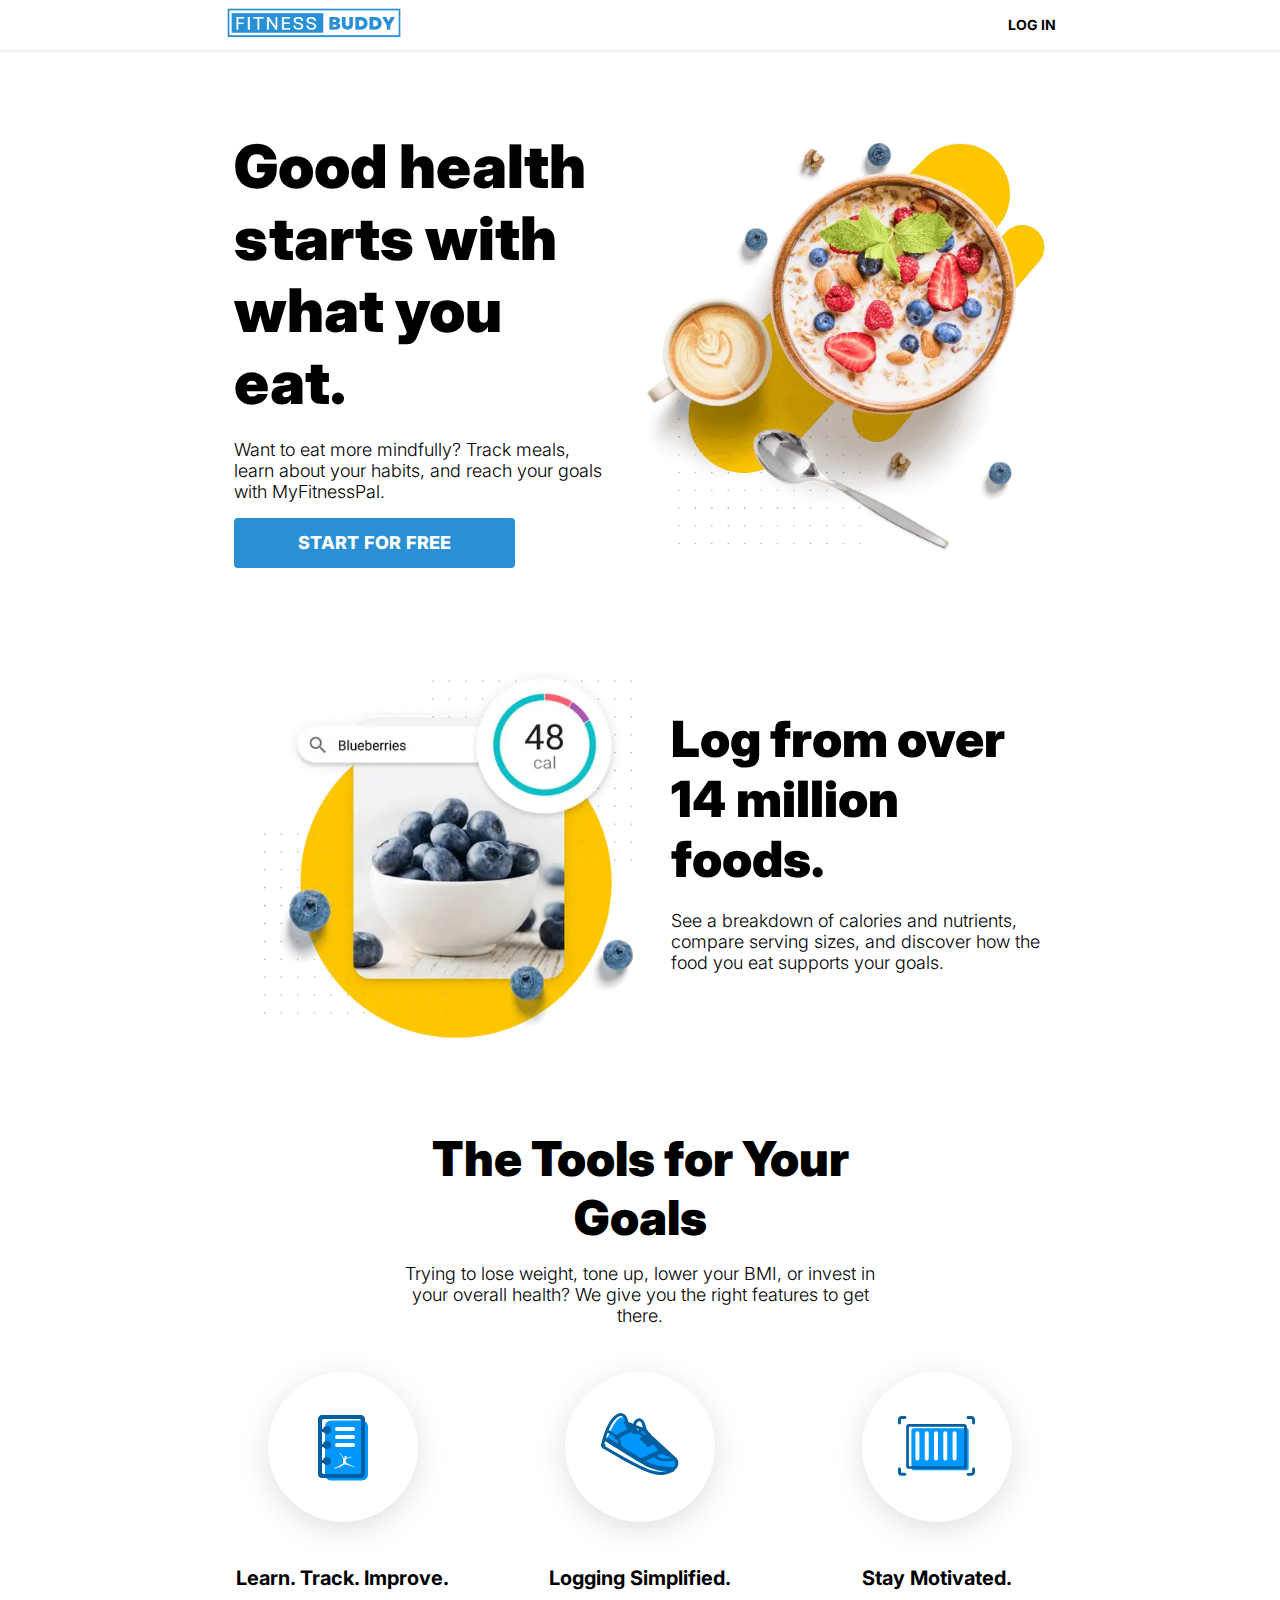
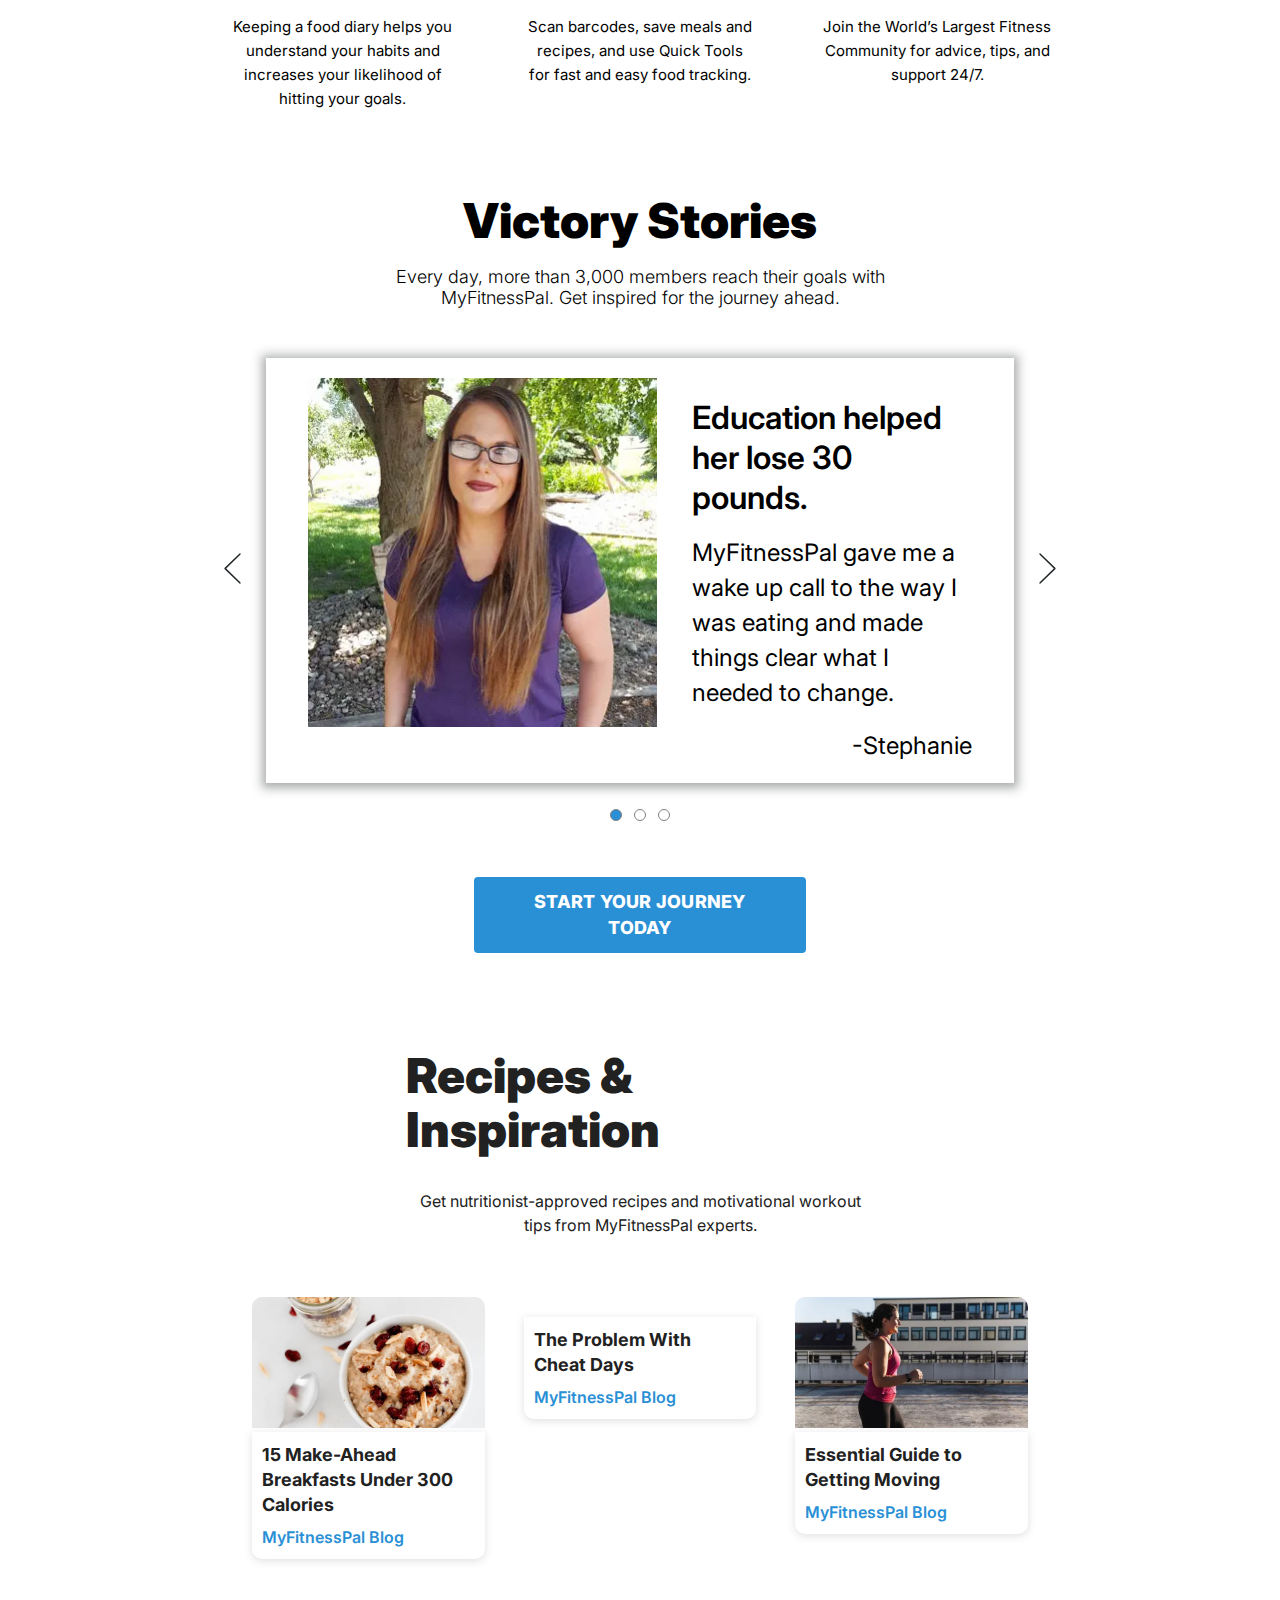
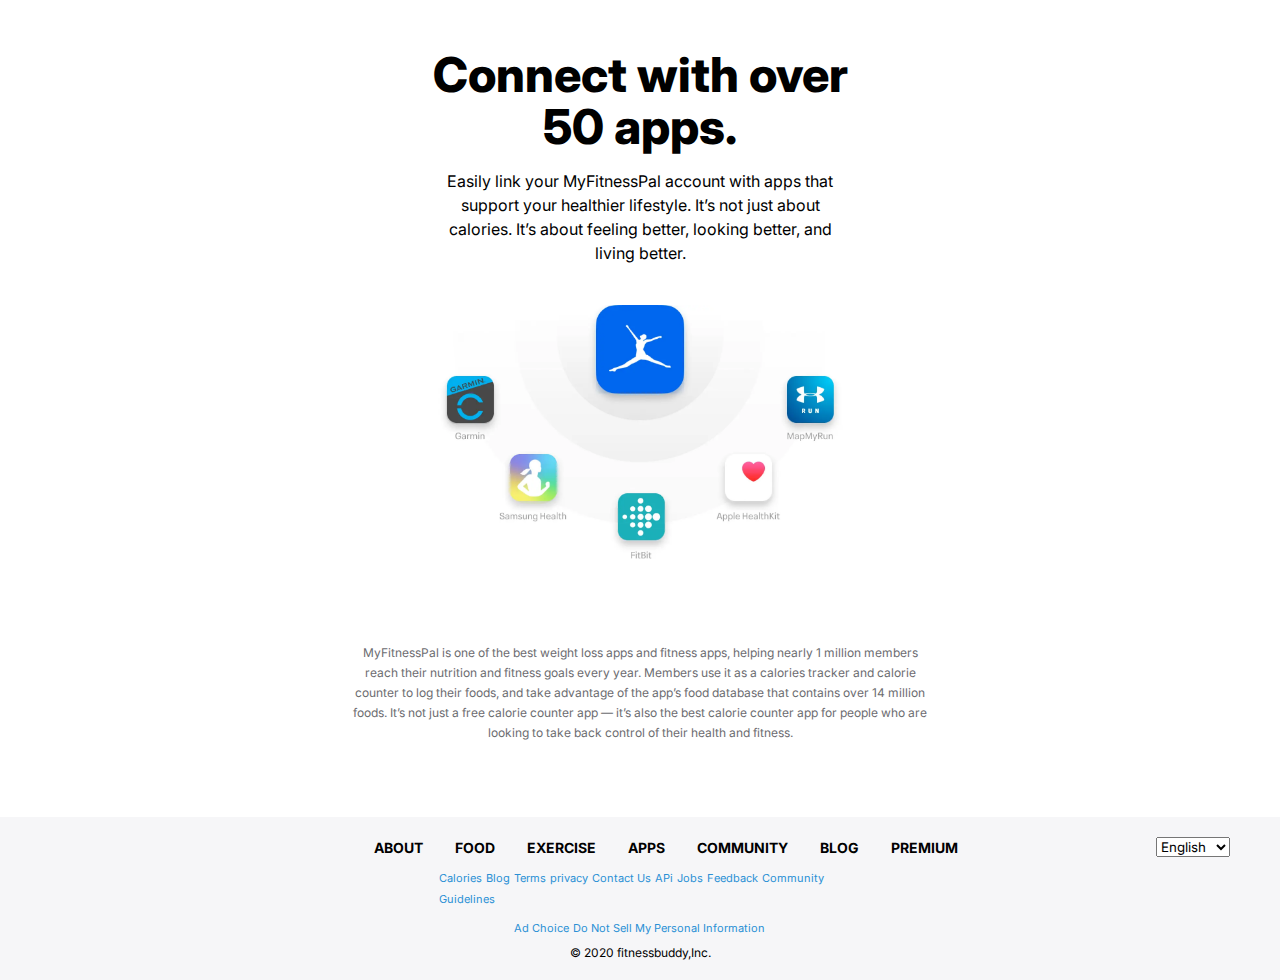
==== index.html @ 10e7155b "completed carousel" ====
<!DOCTYPE html>
<html lang="en">

<head>
	<meta charset="UTF-8">
	<meta http-equiv="X-UA-Compatible" content="IE=edge">
	<meta name="viewport" content="width=device-width, initial-scale=1.0">
	<link rel="stylesheet" href="style/index.css">
	<link rel="stylesheet" href="style/nav.css">
	<link rel="stylesheet" href="script/index.js">
	<script src="script/index.js" defer></script>
	<title>Document</title>
</head>

<body>
	<section id="top">
		<!-- --------Navbar------ -->
		<div class="container">
			<div class="nav">
				<div class="logo">
					<img src="Resource/Fitness_logo.png" alt="">
				</div>
				<div class="login">
					LOG IN
				</div>
			</div>
		</div>
	</section>
	<section id="middle">
		<div class="container">
			<div class="middle-1">
				<div>
					<h1>Good health starts with what you eat.</h1>
					<p>Want to eat more mindfully? Track meals, learn about your habits, and reach your goals with
						MyFitnessPal.</p>
					<button>START FOR FREE</button>
				</div>
				<div>
					<img src="Resource/index/1.webp" alt="">
				</div>
			</div>
			<div class="middle-2">
				<div><img src="Resource/index/2.webp" alt=""></div>
				<div>
					<h1>Log from over 14 million foods.</h1>
					<p>See a breakdown of calories and nutrients, compare serving sizes, and discover how the food you
						eat supports your goals.</p>
				</div>
			</div>
			<div class="middle-3">
				<div>
					<h1>The Tools for Your Goals</h1>
					<p>Trying to lose weight, tone up, lower your BMI, or invest in your overall health? We give you the
						right features to get there.</p>
				</div>
				<div>
					<div>
						<div>
							<img src="Resource/index/tool-1.svg" alt="">
						</div>
						<h1>Learn. Track. Improve.</h1>
						<p>Keeping a food diary helps you understand your habits and increases your likelihood of
							hitting your goals.</p>
					</div>
					<div>
						<div>
							<img src="Resource/index/tool-3.svg" alt="">
						</div>
						<h1>Logging Simplified.</h1>
						<p>Scan barcodes, save meals and recipes, and use Quick Tools for fast and easy food tracking.
						</p>
					</div>
					<div>
						<div>
							<img src="Resource/index/tool-2.svg" alt="">
						</div>
						<h1>Stay Motivated.</h1>
						<p>Join the World’s Largest Fitness Community for advice, tips, and support 24/7.</p>
					</div>
				</div>
			</div>
			<div class="middle-4">
				<div>
					<h1>Victory Stories</h1>
					<p>Every day, more than 3,000 members reach their goals with MyFitnessPal. Get inspired for the
						journey ahead.</p>
				</div>
				<div>
					<div>

					</div>
				</div>
				<div class="victory_stroies">
					<span id="leftArrow">
						<img src="Resource/index/arrow-left.svg" alt="">
					</span>
					<div class="vs_container">
						<div class="vs_track">
							<div class="vs_card">
								<div class="story-img">
									<img src="Resource/index/victory-story-1.webp" alt="">
								</div>
								<div class="story-content">
									<h1>Education helped her lose 30 pounds.</h1>
									<p>MyFitnessPal gave me a wake up call to the way I was eating and made things clear
										what I needed to change.</p>
									<p>-Stephanie</p>
								</div>
							</div>
							<div class="vs_card">
								<div class="story-img">
									<img src="Resource/index/victory-story-2.webp" alt="">
								</div>
								<div class="story-content">
									<h1>From fast-food addict to mindful eater.</h1>
									<p>I naturally fell into the concept of mindful eating… it takes 15-20 minutes for
										the food to hit your stomach, so I started eating slower.</p>
									<p>-Eric</p>
								</div>
							</div>
							<div class="vs_card">
								<div class="story-img">
									<img src="Resource/index/victory-story-3.webp" alt="">
								</div>
								<div class="story-content">
									<h1>She was eager to make a change.</h1>
									<p>Now, when I have friends starting to run and getting frustrated, I tell them to
										just stick with it, eventually, youll get faster.</p>
									<p>-Lori</p>
								</div>
							</div>
						</div>
					</div>
					<span id="rightArrow">
						<img src="Resource/index/arrow-right.svg" alt="">
					</span>
				</div>
				<div class="dots">
					<div id="D1" class="active"></div>
					<div id="D2"></div>
					<div id="D3"></div>
				</div>
				<button>START YOUR JOURNEY TODAY</button>
			</div>
			<div class="middle-5">
				<div>
					<h1>Recipes & Inspiration</h1>
					<p>Get nutritionist-approved recipes and motivational workout tips from MyFitnessPal experts.</p>
				</div>
				<div>
					<div>
						<img src="Resource/index/R&I-1.webp" alt="">
						<div>
							<h2>
								15 Make-Ahead Breakfasts Under 300 Calories
							</h2>
							<a href="#">
								MyFitnessPal Blog
							</a>
						</div>
					</div>
					<div>
						<img src="Resource/index/R&I-2.webp" alt="">
						<div>
							<h2>
								The Problem With Cheat Days
							</h2>
							<a href="#">
								MyFitnessPal Blog
							</a>
						</div>
					</div>
					<div>
						<img src="Resource/index/R&I-3.webp" alt="">
						<div>
							<h2>
								Essential Guide to Getting Moving
							</h2>
							<a href="#">
								MyFitnessPal Blog
							</a>
						</div>
					</div>
				</div>
			</div>
			<div class="middle-6">
				<div>
					<h1>Connect with over 50 apps.</h1>
					<p>Easily link your MyFitnessPal account with apps that support your healthier lifestyle. It’s not
						just about calories. It’s about feeling better, looking better, and living better.</p>
					<img src="Resource/index/mid-6.webp" alt="">
				</div>
			</div>
			<div class="middle-7">
				<p>MyFitnessPal is one of the best weight loss apps and fitness apps, helping nearly 1 million members
					reach their nutrition and fitness goals every year. Members use it as a calories tracker and calorie
					counter to log their foods, and take advantage of the app’s food database that contains over 14
					million foods. It’s not just a free calorie counter app — it’s also the best calorie counter app for
					people who are looking to take back control of their health and fitness.</p>
			</div>
		</div>
	</section>
	<section id="footer">
		<select name="lang" id="lang" onchange="handleLang(this)">
			<option value="en">English</option>
			<option value="fr">French</option>
			<option value="af">Africans</option>
			<option value="ar">Arabic</option>
			<option value="zh">Chinese</option>
		</select>
		<div class="container">
			<div class="navigation">
				<a href="#">ABOUT</a>
				<a href="#">FOOD</a>
				<a href="#">EXERCISE</a>
				<a href="#">APPS</a>
				<a href="#">COMMUNITY</a>
				<a href="#">BLOG</a>
				<a href="#">PREMIUM</a>
			</div>
			<div class="navigation-2">
				<a href="#">Calories</a>
				<a href="#">Blog</a>
				<a href="#">Terms</a>
				<a href="#">privacy</a>
				<a href="#">Contact Us</a>
				<a href="#">APi</a>
				<a href="#">Jobs</a>
				<a href="#">Feedback</a>
				<a href="#">Community Guidelines</a>
			</div>
			<div class="navigation-3">
				<a href="#">Ad Choice</a>
				<a href="#">Do Not Sell My Personal Information</a>
			</div>
			<div class="copyright">
				&#169 2020 fitnessbuddy,Inc.
			</div>
		</div>
	</section>
</body>

</html>
---- style/index.css ----
@import url('https://fonts.googleapis.com/css2?family=Inter:wght@100;200;300;400;500;600;700;800;900&display=swap');

* {
    margin: 0;
    padding: 0;
    font-family: 'Inter', sans-serif;

}

.container {
    width: 65%;
    margin: auto;
}

#top {
    height: 50px;
    box-shadow: rgba(0, 0, 0, 0.1) 0px 1px 3px 0px, rgba(0, 0, 0, 0.001) 0px 1px 1px 0px;
    margin: auto;
    display: flex;
    align-items: center;
}


/* ----------middle-1 */

.middle-1 {
    display: flex;
    align-items: center;
    justify-content: space-around;
    margin-top: 80px;
}

.middle-1>div:nth-child(2) {
    width: 50%;
}

.middle-1>div:nth-child(2)>img {
    width: 100%;
}

.middle-1>div:nth-child(1) {
    width: 45%;
    display: flex;
    flex-direction: column;
    align-items: space-between;
    justify-content: space-between;
}

.middle-1>div:nth-child(1)>h1 {
    font-size: 60px;
    margin: 0;
    padding: 0;
    font-weight: 900;
    margin: 0 0 21px;
    color: #000000;
}

.middle-1>div:nth-child(1)>p {
    font-size: 18px;
    margin: 0 0 16px;
    color: #000000;
    font-weight: 300;
}

.middle-1>div:nth-child(1)>button {
    width: 75%;
    align-items: center;
    background-color: #2a90d5;
    border-radius: 4px;
    color: #ffffff;
    font-size: 18px;
    font-weight: 500;
    letter-spacing: 0.25px;
    line-height: 26.25px;
    padding: 12px 28px;
    text-transform: uppercase;
    border: none;
    font-weight: 800;
    transition: 0.5s;
}
.middle-1>div:nth-child(1)>button:hover {
    background: #1b4c6c;
}

/* ----------middle-2 */
.middle-2 {
    display: flex;
    align-items: center;
    justify-content: space-around;
    margin-top: 80px;
}

.middle-2>div:nth-child(1) {
    width: 50%;
}

.middle-2>div:nth-child(2) {
    width: 45%;
}

.middle-2>div:nth-child(1)>img {
    width: 100%;
}

.middle-2>div:nth-child(2)>h1 {
    font-size: 50px;
    margin: 0;
    padding: 0;
    font-weight: 900;
    margin: 0 0 21px;
    color: #000000;
}

.middle-2>div:nth-child(2)>p {
    font-size: 18px;
    margin: 0 0 16px;
    color: #000000;
    font-weight: 300;
}

/* ----------middle-3 */
.middle-3 {
    display: flex;
    flex-direction: column;
    margin-top: 80px;
}

.middle-3>div:nth-child(1) {
    width: 60%;
    margin: auto;
}

.middle-3>div:nth-child(1)>h1 {
    font-size: 48px;
    font-weight: 900;
    margin: 0 0 16px;
    color: #000000;
    text-align: center;
}

.middle-3>div:nth-child(1)>p {
    font-size: 18px;
    margin: 0 0 16px;
    color: #000000;
    font-weight: 300;
    text-align: center;
}

.middle-3>div:nth-child(2) {
    display: flex;
    justify-content: space-around;
    margin-top: 30px;
}

.middle-3>div:nth-child(2) {
    display: grid;
    grid-template-columns: repeat(3, 1fr);
    gap: 60px;
    text-align: center;
}

.middle-3>div:nth-child(2)>div>div {
    display: flex;
    justify-content: center;
    align-items: center;
    width: 150px;
    height: 150px;
    margin: auto;
    background: #ffffff;
    border-radius: 50%;
    box-shadow: rgba(100, 100, 111, 0.2) 0px 7px 29px 0px;
    margin-bottom: 43px;
}

.middle-3>div:nth-child(2)>div>h1 {
    font-size: 20px;
    font-weight: 700;
    line-height: 26px;
    margin-bottom: 24px;
    text-align: center;
}

.middle-3>div:nth-child(2)>div>p {
    font-size: 15px;
    line-height: 24px;
    padding: 0 4px;
    text-align: center;
}

/* ----------middle-4 */
/* victory stories */
.middle-4 {
    margin-bottom: 80px;
}

.middle-4>div:nth-child(1) {
    width: 60%;
    margin: auto;
    margin-top: 80px;
    margin-bottom: 50px;
}

.middle-4>div:nth-child(1)>h1 {
    font-size: 48px;
    font-weight: 900;
    margin: 0 0 16px;
    color: #000000;
    text-align: center;
}

.middle-4>div:nth-child(1)>p {
    font-size: 18px;
    margin: 0 0 16px;
    color: #000000;
    font-weight: 300;
    text-align: center;
}

.victory_stroies {
    width: 100%;
    display: flex;
    align-items: center;
    margin-bottom: 20px;
}

.victory_stroies>span {
    width: 2%;
    cursor: pointer;
}

.victory_stroies>span>img {
    width: 100%;
}

.vs_container {
    width: 90%;
    margin: auto;
    overflow-x: hidden;
    box-shadow: rgba(60, 64, 67, 0.3) 0px 1px 10px 5px, rgba(60, 64, 67, 0.15) 0px 2px 6px 2px;
}

.vs_track {
    width: 100%;
    display: flex;
}

.vs_card {
    box-sizing: border-box;
    min-width: 100%;
    width: 100%;
    display: flex;
    justify-content: space-around;
    padding: 20px 25px;
}

.vs_card>.story-img {
    width: 50%;
}

.vs_card>.story-img>img {
    width: 100%;
}

.vs_card>.story-content {
    width: 40%;
    display: flex;
    flex-direction: column;
    justify-content: space-between;
}

.vs_card>.story-content>h1 {
    margin-top: 20px;
    font-size: 32px;
    font-weight: 600;
    line-height: 40px;
}

.vs_card>.story-content>p {
    font-size: 24px;
    line-height: 35px;
    font-weight: 400;
}

.vs_card>.story-content>p+p {
    font-size: 24px;
    line-height: 35px;
    text-align: right;
}

.dots {
    display: flex;
    justify-content: center;
    margin-bottom: 50px;
}

.dots>div {
    height: 10px;
    width: 10px;
    border: 1px solid grey;
    border-radius: 50%;
    margin: 6px;
    cursor: pointer;
}

.middle-4>button {
    display: block;
    width: 40%;
    margin: auto;
    background-color: #2a90d5;
    border-radius: 4px;
    color: #ffffff;
    font-size: 18px;
    font-weight: 500;
    letter-spacing: 0.25px;
    line-height: 26.25px;
    padding: 12px 28px;
    text-transform: uppercase;
    border: none;
    font-weight: 800;
    transition: 0.5s;
}
.middle-4>button:hover{
    background: #1b4c6c;
}
/* -------- middle-5 */
.middle-5 {
    margin-bottom: 80px;
}

.middle-5>div:nth-child(1) {
    width: 60%;
    margin: auto;
    margin-bottom: 50px;
}

.middle-5>div:nth-child(1)>h1 {
    color: #212121;
    font-size: 48px;
    font-weight: 900;
    line-height: 54px;
    margin-bottom: 16px;
    padding: 16px;
}

.middle-5>div:nth-child(1)>p {
    color: #212121;
    font-size: 16px;
    font-weight: 400;
    line-height: 24px;
    padding: 0 16px;
    text-align: center;
}

.middle-5>div:nth-child(2) {
    width: 100%;
    display: flex;
    justify-content: space-evenly;
}

.middle-5>div:nth-child(2)>div {
    width: 28%;
    padding: 10px;
}

.middle-5>div:nth-child(2)>div>img {
    width: 100%;
    border-radius: 10px 10px 0 0;
}

.middle-5>div:nth-child(2)>div>div {
    padding: 10px;
    box-shadow: rgba(99, 99, 99, 0.2) 0px 2px 8px 0px;
    border-radius: 0 0 10px 10px;
}

.middle-5>div:nth-child(2)>div>div>h2 {
    color: #212121;
    font-size: 18px;
    font-weight: 700;
    line-height: 25px;
    padding-bottom: 8px;
}

.middle-5>div:nth-child(2)>div>div>a {
    font-weight: 600;
    line-height: 24px;
    text-decoration: none;
    color: #2a90d5;
}

/* -------- middle-6 */
.middle-6>div {
    width: 50%;
    margin: auto;
    text-align: center;
    margin-bottom: 80px;
}

.middle-6>div>h1 {
    font-size: 48px;
    font-weight: 800;
    line-height: 52px;
    margin-bottom: 16px;
}

.middle-6>div>p {
    font-size: 16px;
    font-weight: 400;
    line-height: 24px;
    margin-bottom: 40px;
}

.middle-6>div>img {
    width: 100%;
}

/* ----middle-7 */
.middle-7 {
    line-height: 24px;
    padding: 0 128px 64px;
    text-align: center;
    margin-bottom: 10px;
}

.middle-7>p {
    color: #6c6c70;
    font-size: 12px;
    line-height: 20px;
    text-align: center;
}

/* -------- FOOTER */
#footer {
    background-color: #F6F6F8;
    padding: 20px;
    position: relative;
}

.navigation {
    width: 70%;
    margin: auto;
    display: flex;
    justify-content: space-between;
    margin-bottom: 8px;
}
.navigation>a{
    font-size: 14px;
    font-weight: 700;
    line-height: 21px;
    padding: 0 16px;
    text-align: center;
    color: black;
    text-decoration: none;
}
.navigation-2{
    width: 50%;
    margin: auto;
    margin-bottom: 8px;
}
.navigation-3{
    width: 40%;
    margin: auto;
    text-align: center;
    margin-bottom: 8px;
}
.navigation-2>a, .navigation-3>a{
    color: #2a90d5;
    font-size: 11px;
    line-height: 18px;
    text-align: center;
    text-decoration: none;
}
.copyright{
    text-align: center;
    font-size: 12px;
}
#lang{
    position: absolute;
    right:50px;
}
.active{
    background: #2a90d5;
}
.inactive{
    background: white;
}
---- style/nav.css ----
.nav{
    display: flex;
    justify-content: space-between;
    align-items: center;
  
}
.logo>img{
    width: 60%;
    cursor: pointer;
}
.nav > .login{
font-weight: 700;
line-height: 14px;
font-size: 14px;
cursor: pointer;
}
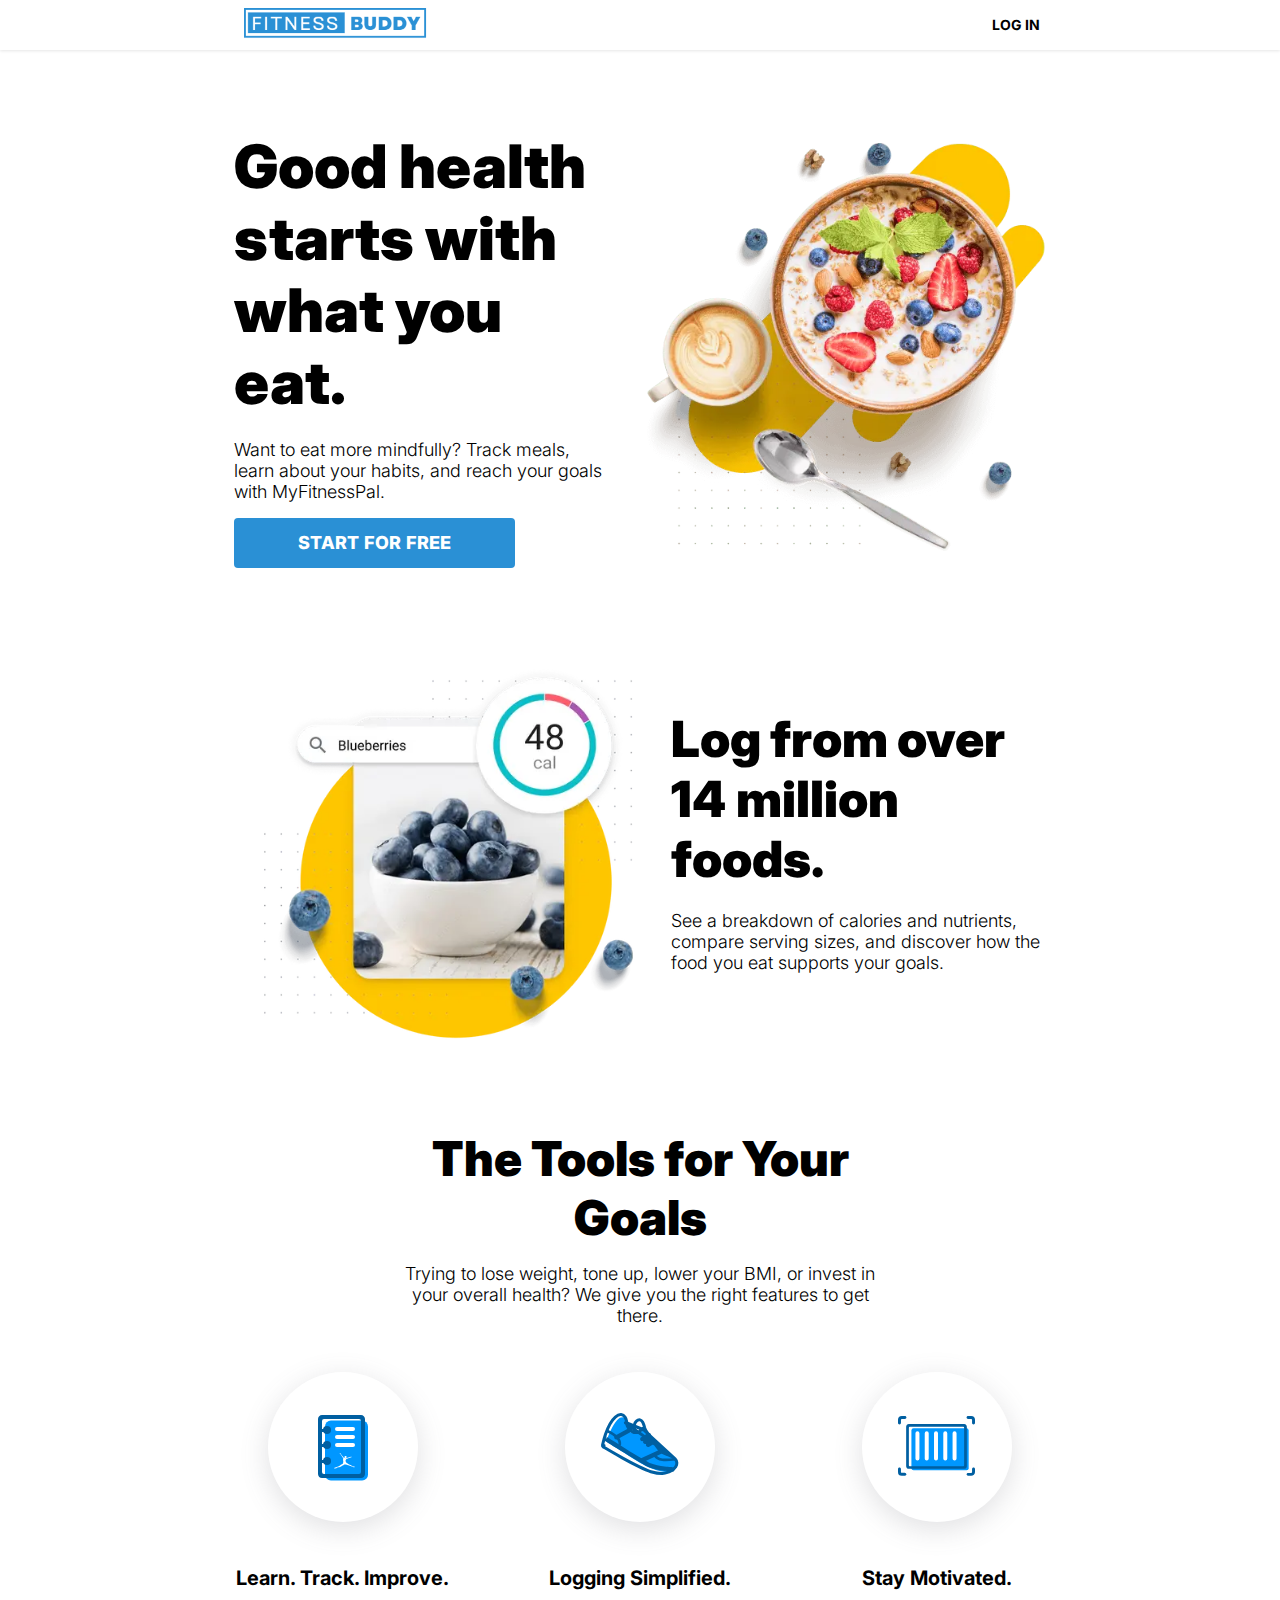
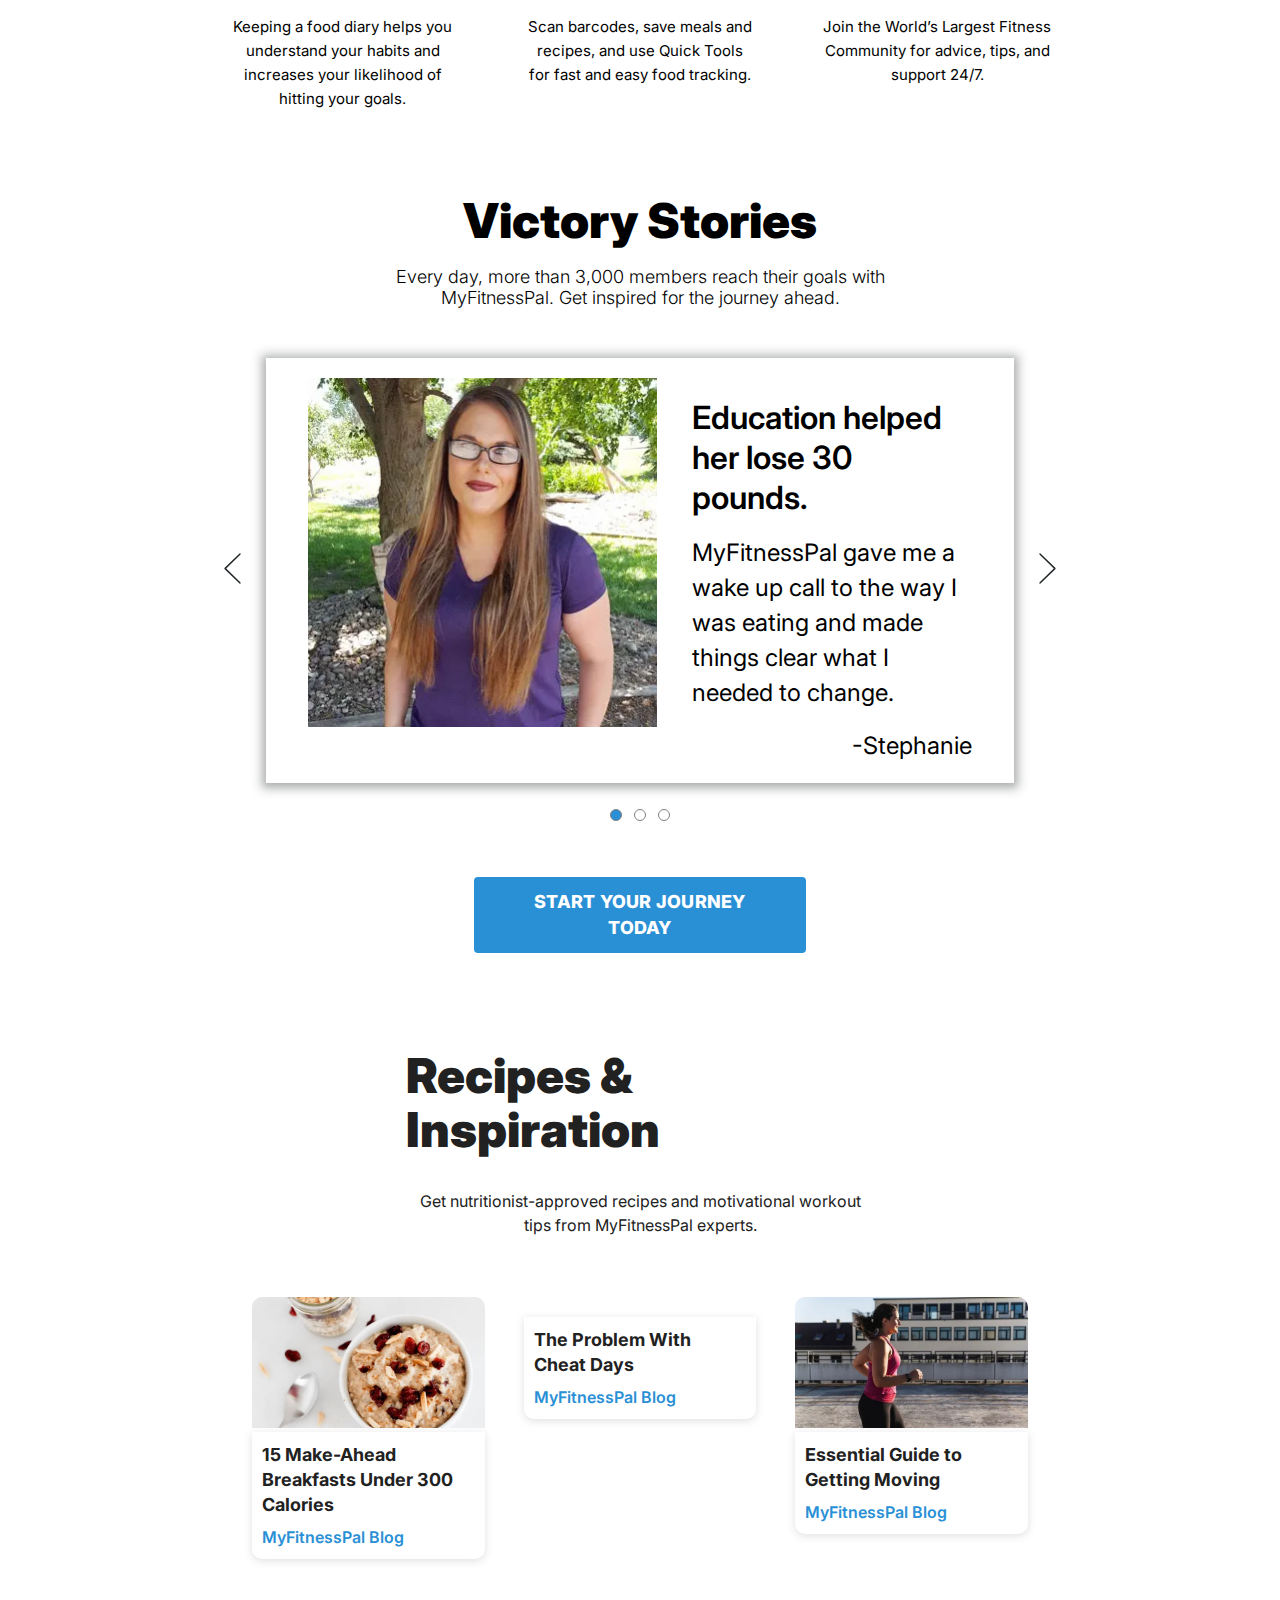
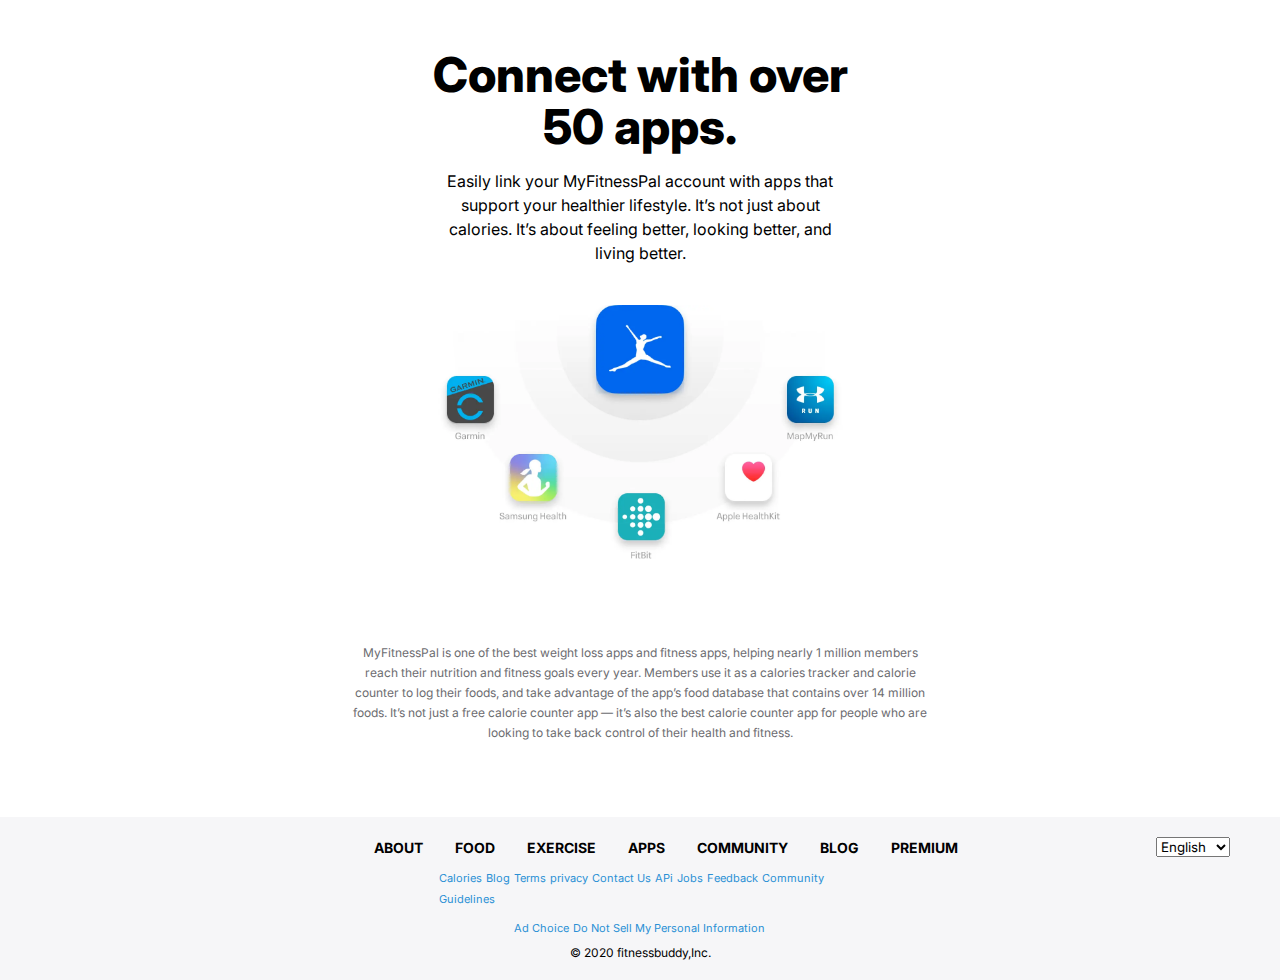
==== commit 7ded0838: "login page UI done" ====
--- a/index.html
+++ b/index.html
@@ -7,6 +7,7 @@
 	<meta name="viewport" content="width=device-width, initial-scale=1.0">
 	<link rel="stylesheet" href="style/index.css">
 	<link rel="stylesheet" href="style/nav.css">
+	<link rel="stylesheet" href="style/footer.css">
 	<link rel="stylesheet" href="script/index.js">
 	<script src="script/index.js" defer></script>
 	<title>Document</title>
--- a/style/index.css
+++ b/style/index.css
@@ -430,50 +430,7 @@
 }
 
 /* -------- FOOTER */
-#footer {
-    background-color: #F6F6F8;
-    padding: 20px;
-    position: relative;
-}
-
-.navigation {
-    width: 70%;
-    margin: auto;
-    display: flex;
-    justify-content: space-between;
-    margin-bottom: 8px;
-}
-.navigation>a{
-    font-size: 14px;
-    font-weight: 700;
-    line-height: 21px;
-    padding: 0 16px;
-    text-align: center;
-    color: black;
-    text-decoration: none;
-}
-.navigation-2{
-    width: 50%;
-    margin: auto;
-    margin-bottom: 8px;
-}
-.navigation-3{
-    width: 40%;
-    margin: auto;
-    text-align: center;
-    margin-bottom: 8px;
-}
-.navigation-2>a, .navigation-3>a{
-    color: #2a90d5;
-    font-size: 11px;
-    line-height: 18px;
-    text-align: center;
-    text-decoration: none;
-}
-.copyright{
-    text-align: center;
-    font-size: 12px;
-}
+
 #lang{
     position: absolute;
     right:50px;
--- a/style/nav.css
+++ b/style/nav.css
@@ -1,16 +1,34 @@
-.nav{
+
+
+.nav {
     display: flex;
     justify-content: space-between;
     align-items: center;
-  
 }
-.logo>img{
+
+.container {
+    width: 65%;
+    margin: auto;
+}
+
+.logo>img {
     width: 60%;
     cursor: pointer;
+    margin-left: 16px;
 }
-.nav > .login{
-font-weight: 700;
-line-height: 14px;
-font-size: 14px;
-cursor: pointer;
+
+.nav>.login {
+    font-weight: 700;
+    line-height: 14px;
+    font-size: 14px;
+    cursor: pointer;
+    margin-right: 16px;
+}
+
+#top {
+    height: 50px;
+    box-shadow: rgba(0, 0, 0, 0.1) 0px 1px 3px 0px, rgba(0, 0, 0, 0.001) 0px 1px 1px 0px;
+    margin: auto;
+    display: flex;
+    align-items: center;
 }--- a/style/footer.css
+++ b/style/footer.css
@@ -0,0 +1,44 @@
+#footer {
+    background-color: #F6F6F8;
+    padding: 20px;
+    position: relative;
+}
+
+.navigation {
+    width: 70%;
+    margin: auto;
+    display: flex;
+    justify-content: space-between;
+    margin-bottom: 8px;
+}
+.navigation>a{
+    font-size: 14px;
+    font-weight: 700;
+    line-height: 21px;
+    padding: 0 16px;
+    text-align: center;
+    color: black;
+    text-decoration: none;
+}
+.navigation-2{
+    width: 50%;
+    margin: auto;
+    margin-bottom: 8px;
+}
+.navigation-3{
+    width: 40%;
+    margin: auto;
+    text-align: center;
+    margin-bottom: 8px;
+}
+.navigation-2>a, .navigation-3>a{
+    color: #2a90d5;
+    font-size: 11px;
+    line-height: 18px;
+    text-align: center;
+    text-decoration: none;
+}
+.copyright{
+    text-align: center;
+    font-size: 12px;
+}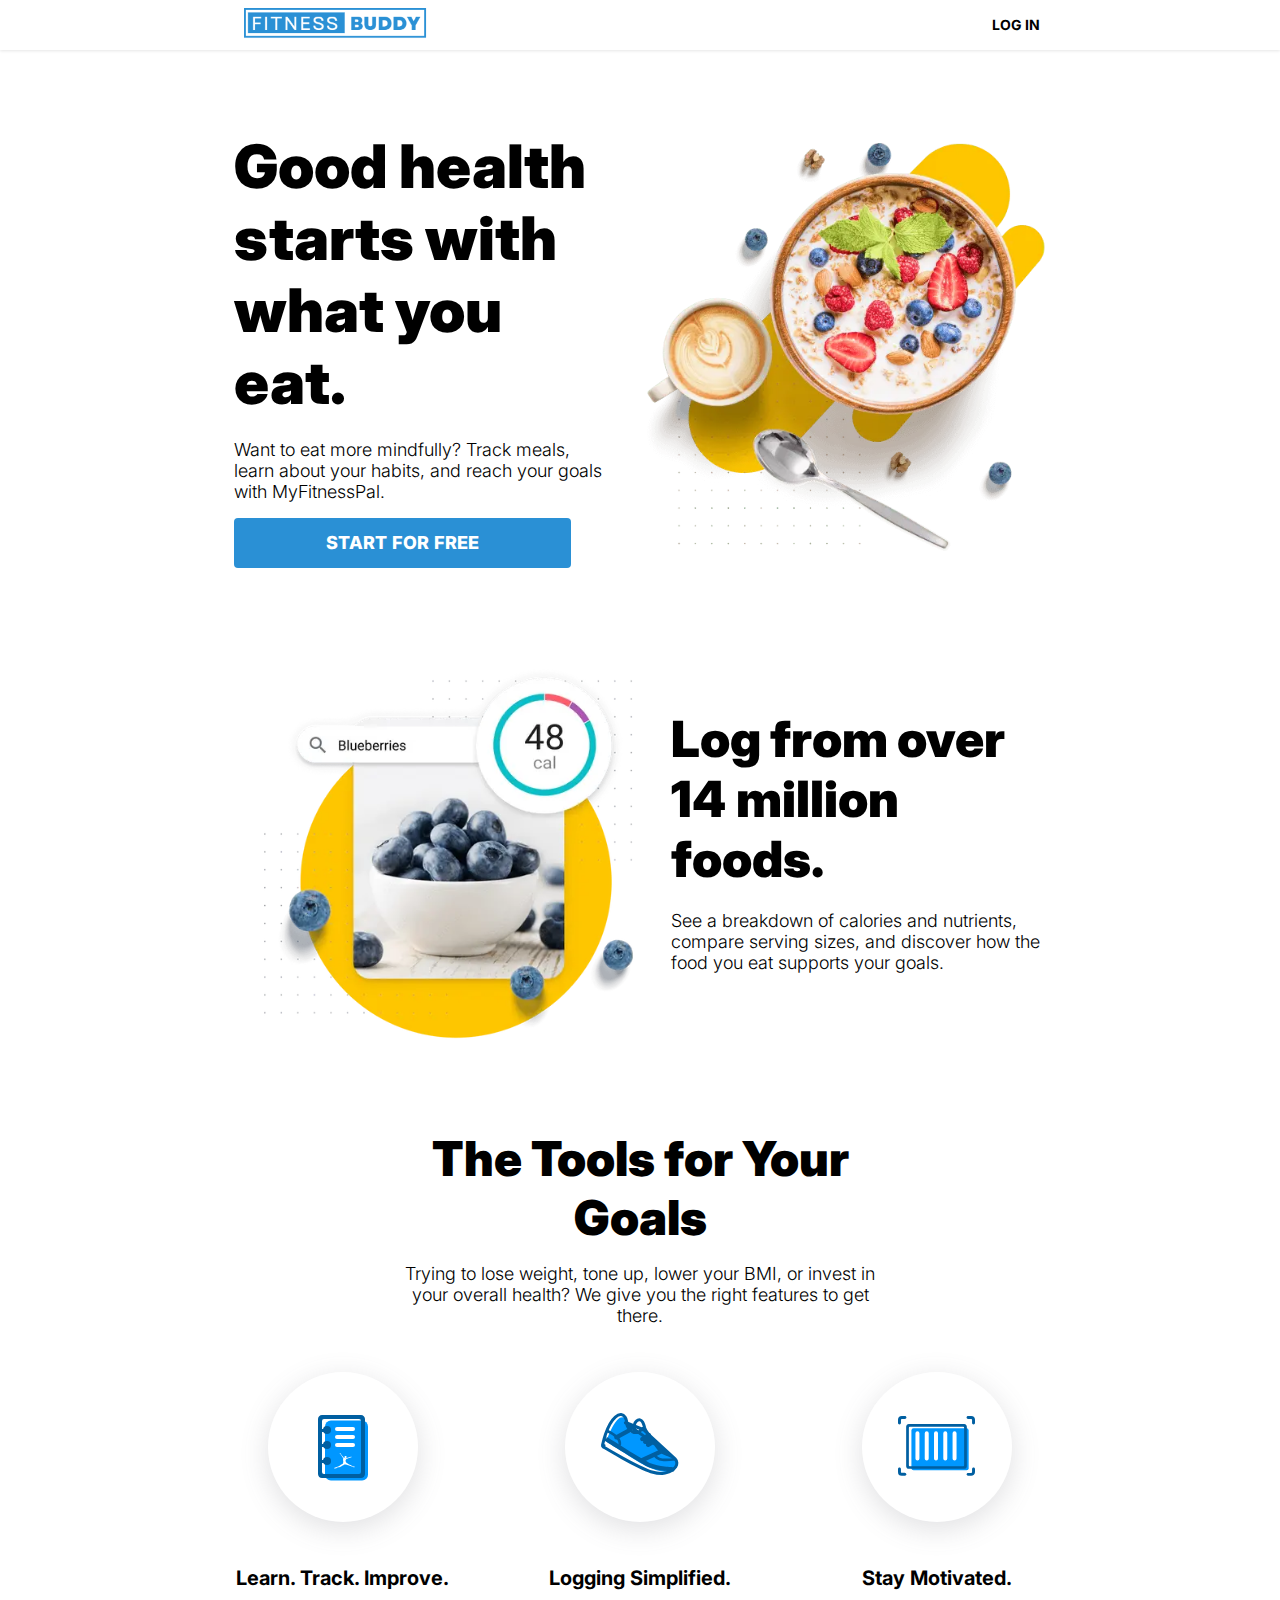
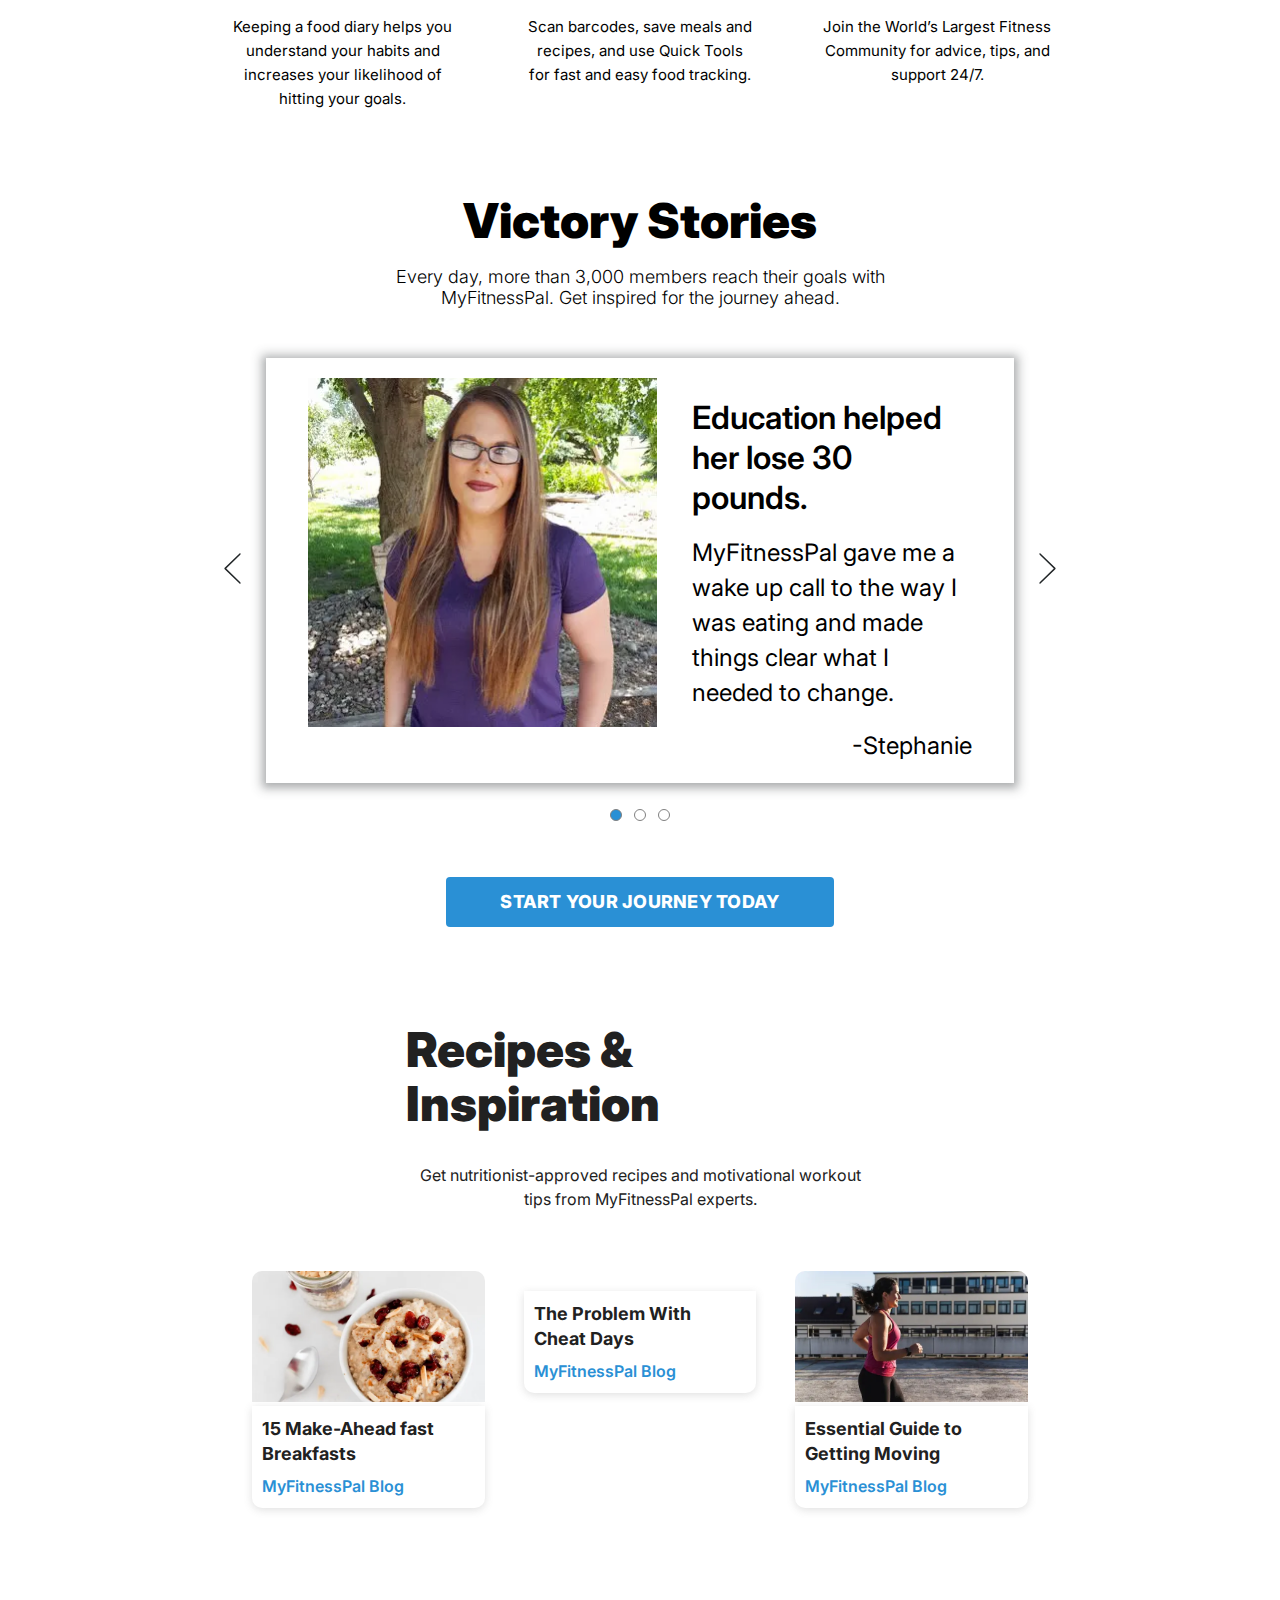
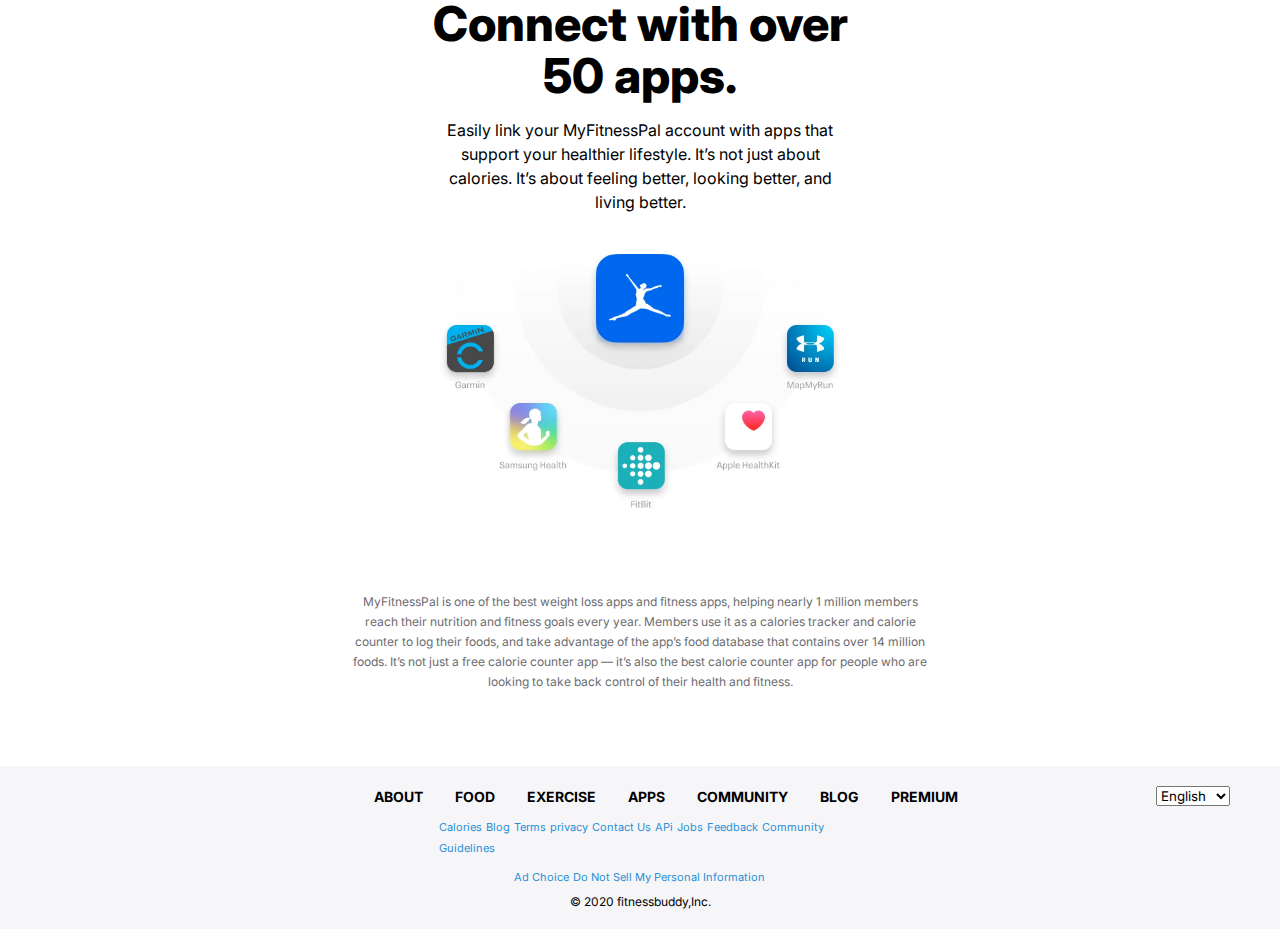
==== commit aa3d2d1c: "day - 5" ====
--- a/index.html
+++ b/index.html
@@ -18,12 +18,12 @@
 		<!-- --------Navbar------ -->
 		<div class="container">
 			<div class="nav">
-				<div class="logo">
+				<a class="logo" href="index.html">
 					<img src="Resource/Fitness_logo.png" alt="">
-				</div>
-				<div class="login">
-					LOG IN
-				</div>
+				</a>
+				<a class="login" href="login.html">
+                    LOG IN
+                </a>
 			</div>
 		</div>
 	</section>
@@ -34,7 +34,7 @@
 					<h1>Good health starts with what you eat.</h1>
 					<p>Want to eat more mindfully? Track meals, learn about your habits, and reach your goals with
 						MyFitnessPal.</p>
-					<button>START FOR FREE</button>
+					<a href="signin_welcome.html">START FOR FREE</a>
 				</div>
 				<div>
 					<img src="Resource/index/1.webp" alt="">
@@ -141,7 +141,7 @@
 					<div id="D2"></div>
 					<div id="D3"></div>
 				</div>
-				<button>START YOUR JOURNEY TODAY</button>
+				<a href="signin_welcome.html">START YOUR JOURNEY TODAY</a>
 			</div>
 			<div class="middle-5">
 				<div>
@@ -153,7 +153,7 @@
 						<img src="Resource/index/R&I-1.webp" alt="">
 						<div>
 							<h2>
-								15 Make-Ahead Breakfasts Under 300 Calories
+								15 Make-Ahead fast Breakfasts 
 							</h2>
 							<a href="#">
 								MyFitnessPal Blog
@@ -211,28 +211,28 @@
 		</select>
 		<div class="container">
 			<div class="navigation">
-				<a href="#">ABOUT</a>
-				<a href="#">FOOD</a>
-				<a href="#">EXERCISE</a>
-				<a href="#">APPS</a>
-				<a href="#">COMMUNITY</a>
-				<a href="#">BLOG</a>
-				<a href="#">PREMIUM</a>
+				<a href="login.html">ABOUT</a>
+				<a href="login.html">FOOD</a>
+				<a href="login.html">EXERCISE</a>
+				<a href="login.html">APPS</a>
+				<a href="login.html">COMMUNITY</a>
+				<a href="login.html">BLOG</a>
+				<a href="login.html">PREMIUM</a>
 			</div>
 			<div class="navigation-2">
-				<a href="#">Calories</a>
-				<a href="#">Blog</a>
-				<a href="#">Terms</a>
-				<a href="#">privacy</a>
-				<a href="#">Contact Us</a>
-				<a href="#">APi</a>
-				<a href="#">Jobs</a>
-				<a href="#">Feedback</a>
-				<a href="#">Community Guidelines</a>
+				<a href="login.html">Calories</a>
+				<a href="login.html">Blog</a>
+				<a href="login.html">Terms</a>
+				<a href="login.html">privacy</a>
+				<a href="login.html">Contact Us</a>
+				<a href="login.html">APi</a>
+				<a href="login.html">Jobs</a>
+				<a href="login.html">Feedback</a>
+				<a href="login.html">Community Guidelines</a>
 			</div>
 			<div class="navigation-3">
-				<a href="#">Ad Choice</a>
-				<a href="#">Do Not Sell My Personal Information</a>
+				<a href="login.html">Ad Choice</a>
+				<a href="login.html">Do Not Sell My Personal Information</a>
 			</div>
 			<div class="copyright">
 				&#169 2020 fitnessbuddy,Inc.
--- a/style/index.css
+++ b/style/index.css
@@ -62,9 +62,252 @@
     font-weight: 300;
 }
 
-.middle-1>div:nth-child(1)>button {
+.middle-1>div:nth-child(1)>a {
+    text-decoration: none;
+    text-align: center;
     width: 75%;
+    background-color: #2a90d5;
+    border-radius: 4px;
+    color: #ffffff;
+    font-size: 18px;
+    font-weight: 500;
+    letter-spacing: 0.25px;
+    line-height: 26.25px;
+    padding: 12px 28px;
+    font-weight: 800;
+    transition: 0.5s;
+}
+
+.middle-1>div:nth-child(1)>button:hover {
+    background: #1b4c6c;
+}
+
+/* ----------middle-2 */
+.middle-2 {
+    display: flex;
     align-items: center;
+    justify-content: space-around;
+    margin-top: 80px;
+}
+
+.middle-2>div:nth-child(1) {
+    width: 50%;
+}
+
+.middle-2>div:nth-child(2) {
+    width: 45%;
+}
+
+.middle-2>div:nth-child(1)>img {
+    width: 100%;
+}
+
+.middle-2>div:nth-child(2)>h1 {
+    font-size: 50px;
+    margin: 0;
+    padding: 0;
+    font-weight: 900;
+    margin: 0 0 21px;
+    color: #000000;
+}
+
+.middle-2>div:nth-child(2)>p {
+    font-size: 18px;
+    margin: 0 0 16px;
+    color: #000000;
+    font-weight: 300;
+}
+
+/* ----------middle-3 */
+.middle-3 {
+    display: flex;
+    flex-direction: column;
+    margin-top: 80px;
+}
+
+.middle-3>div:nth-child(1) {
+    width: 60%;
+    margin: auto;
+}
+
+.middle-3>div:nth-child(1)>h1 {
+    font-size: 48px;
+    font-weight: 900;
+    margin: 0 0 16px;
+    color: #000000;
+    text-align: center;
+}
+
+.middle-3>div:nth-child(1)>p {
+    font-size: 18px;
+    margin: 0 0 16px;
+    color: #000000;
+    font-weight: 300;
+    text-align: center;
+}
+
+.middle-3>div:nth-child(2) {
+    display: flex;
+    justify-content: space-around;
+    margin-top: 30px;
+}
+
+.middle-3>div:nth-child(2) {
+    display: grid;
+    grid-template-columns: repeat(3, 1fr);
+    gap: 60px;
+    text-align: center;
+}
+
+.middle-3>div:nth-child(2)>div>div {
+    display: flex;
+    justify-content: center;
+    align-items: center;
+    width: 150px;
+    height: 150px;
+    margin: auto;
+    background: #ffffff;
+    border-radius: 50%;
+    box-shadow: rgba(100, 100, 111, 0.2) 0px 7px 29px 0px;
+    margin-bottom: 43px;
+}
+
+.middle-3>div:nth-child(2)>div>h1 {
+    font-size: 20px;
+    font-weight: 700;
+    line-height: 26px;
+    margin-bottom: 24px;
+    text-align: center;
+}
+
+.middle-3>div:nth-child(2)>div>p {
+    font-size: 15px;
+    line-height: 24px;
+    padding: 0 4px;
+    text-align: center;
+}
+
+/* ----------middle-4 */
+/* victory stories */
+.middle-4 {
+    margin-bottom: 80px;
+}
+
+.middle-4>div:nth-child(1) {
+    width: 60%;
+    margin: auto;
+    margin-top: 80px;
+    margin-bottom: 50px;
+}
+
+.middle-4>div:nth-child(1)>h1 {
+    font-size: 48px;
+    font-weight: 900;
+    margin: 0 0 16px;
+    color: #000000;
+    text-align: center;
+}
+
+.middle-4>div:nth-child(1)>p {
+    font-size: 18px;
+    margin: 0 0 16px;
+    color: #000000;
+    font-weight: 300;
+    text-align: center;
+}
+
+.victory_stroies {
+    width: 100%;
+    display: flex;
+    align-items: center;
+    margin-bottom: 20px;
+}
+
+.victory_stroies>span {
+    width: 2%;
+    cursor: pointer;
+}
+
+.victory_stroies>span>img {
+    width: 100%;
+}
+
+.vs_container {
+    width: 90%;
+    margin: auto;
+    overflow-x: hidden;
+    box-shadow: rgba(60, 64, 67, 0.3) 0px 1px 10px 5px, rgba(60, 64, 67, 0.15) 0px 2px 6px 2px;
+}
+
+.vs_track {
+    width: 100%;
+    display: flex;
+}
+
+.vs_card {
+    box-sizing: border-box;
+    min-width: 100%;
+    width: 100%;
+    display: flex;
+    justify-content: space-around;
+    padding: 20px 25px;
+}
+
+.vs_card>.story-img {
+    width: 50%;
+}
+
+.vs_card>.story-img>img {
+    width: 100%;
+}
+
+.vs_card>.story-content {
+    width: 40%;
+    display: flex;
+    flex-direction: column;
+    justify-content: space-between;
+}
+
+.vs_card>.story-content>h1 {
+    margin-top: 20px;
+    font-size: 32px;
+    font-weight: 600;
+    line-height: 40px;
+}
+
+.vs_card>.story-content>p {
+    font-size: 24px;
+    line-height: 35px;
+    font-weight: 400;
+}
+
+.vs_card>.story-content>p+p {
+    font-size: 24px;
+    line-height: 35px;
+    text-align: right;
+}
+
+.dots {
+    display: flex;
+    justify-content: center;
+    margin-bottom: 50px;
+}
+
+.dots>div {
+    height: 10px;
+    width: 10px;
+    border: 1px solid grey;
+    border-radius: 50%;
+    margin: 6px;
+    cursor: pointer;
+}
+
+.middle-4>a {
+    text-decoration: none;
+    text-align: center;
+    display: block;
+    width: 40%;
+    margin: auto;
     background-color: #2a90d5;
     border-radius: 4px;
     color: #ffffff;
@@ -78,250 +321,11 @@
     font-weight: 800;
     transition: 0.5s;
 }
-.middle-1>div:nth-child(1)>button:hover {
+
+.middle-4>button:hover {
     background: #1b4c6c;
 }
 
-/* ----------middle-2 */
-.middle-2 {
-    display: flex;
-    align-items: center;
-    justify-content: space-around;
-    margin-top: 80px;
-}
-
-.middle-2>div:nth-child(1) {
-    width: 50%;
-}
-
-.middle-2>div:nth-child(2) {
-    width: 45%;
-}
-
-.middle-2>div:nth-child(1)>img {
-    width: 100%;
-}
-
-.middle-2>div:nth-child(2)>h1 {
-    font-size: 50px;
-    margin: 0;
-    padding: 0;
-    font-weight: 900;
-    margin: 0 0 21px;
-    color: #000000;
-}
-
-.middle-2>div:nth-child(2)>p {
-    font-size: 18px;
-    margin: 0 0 16px;
-    color: #000000;
-    font-weight: 300;
-}
-
-/* ----------middle-3 */
-.middle-3 {
-    display: flex;
-    flex-direction: column;
-    margin-top: 80px;
-}
-
-.middle-3>div:nth-child(1) {
-    width: 60%;
-    margin: auto;
-}
-
-.middle-3>div:nth-child(1)>h1 {
-    font-size: 48px;
-    font-weight: 900;
-    margin: 0 0 16px;
-    color: #000000;
-    text-align: center;
-}
-
-.middle-3>div:nth-child(1)>p {
-    font-size: 18px;
-    margin: 0 0 16px;
-    color: #000000;
-    font-weight: 300;
-    text-align: center;
-}
-
-.middle-3>div:nth-child(2) {
-    display: flex;
-    justify-content: space-around;
-    margin-top: 30px;
-}
-
-.middle-3>div:nth-child(2) {
-    display: grid;
-    grid-template-columns: repeat(3, 1fr);
-    gap: 60px;
-    text-align: center;
-}
-
-.middle-3>div:nth-child(2)>div>div {
-    display: flex;
-    justify-content: center;
-    align-items: center;
-    width: 150px;
-    height: 150px;
-    margin: auto;
-    background: #ffffff;
-    border-radius: 50%;
-    box-shadow: rgba(100, 100, 111, 0.2) 0px 7px 29px 0px;
-    margin-bottom: 43px;
-}
-
-.middle-3>div:nth-child(2)>div>h1 {
-    font-size: 20px;
-    font-weight: 700;
-    line-height: 26px;
-    margin-bottom: 24px;
-    text-align: center;
-}
-
-.middle-3>div:nth-child(2)>div>p {
-    font-size: 15px;
-    line-height: 24px;
-    padding: 0 4px;
-    text-align: center;
-}
-
-/* ----------middle-4 */
-/* victory stories */
-.middle-4 {
-    margin-bottom: 80px;
-}
-
-.middle-4>div:nth-child(1) {
-    width: 60%;
-    margin: auto;
-    margin-top: 80px;
-    margin-bottom: 50px;
-}
-
-.middle-4>div:nth-child(1)>h1 {
-    font-size: 48px;
-    font-weight: 900;
-    margin: 0 0 16px;
-    color: #000000;
-    text-align: center;
-}
-
-.middle-4>div:nth-child(1)>p {
-    font-size: 18px;
-    margin: 0 0 16px;
-    color: #000000;
-    font-weight: 300;
-    text-align: center;
-}
-
-.victory_stroies {
-    width: 100%;
-    display: flex;
-    align-items: center;
-    margin-bottom: 20px;
-}
-
-.victory_stroies>span {
-    width: 2%;
-    cursor: pointer;
-}
-
-.victory_stroies>span>img {
-    width: 100%;
-}
-
-.vs_container {
-    width: 90%;
-    margin: auto;
-    overflow-x: hidden;
-    box-shadow: rgba(60, 64, 67, 0.3) 0px 1px 10px 5px, rgba(60, 64, 67, 0.15) 0px 2px 6px 2px;
-}
-
-.vs_track {
-    width: 100%;
-    display: flex;
-}
-
-.vs_card {
-    box-sizing: border-box;
-    min-width: 100%;
-    width: 100%;
-    display: flex;
-    justify-content: space-around;
-    padding: 20px 25px;
-}
-
-.vs_card>.story-img {
-    width: 50%;
-}
-
-.vs_card>.story-img>img {
-    width: 100%;
-}
-
-.vs_card>.story-content {
-    width: 40%;
-    display: flex;
-    flex-direction: column;
-    justify-content: space-between;
-}
-
-.vs_card>.story-content>h1 {
-    margin-top: 20px;
-    font-size: 32px;
-    font-weight: 600;
-    line-height: 40px;
-}
-
-.vs_card>.story-content>p {
-    font-size: 24px;
-    line-height: 35px;
-    font-weight: 400;
-}
-
-.vs_card>.story-content>p+p {
-    font-size: 24px;
-    line-height: 35px;
-    text-align: right;
-}
-
-.dots {
-    display: flex;
-    justify-content: center;
-    margin-bottom: 50px;
-}
-
-.dots>div {
-    height: 10px;
-    width: 10px;
-    border: 1px solid grey;
-    border-radius: 50%;
-    margin: 6px;
-    cursor: pointer;
-}
-
-.middle-4>button {
-    display: block;
-    width: 40%;
-    margin: auto;
-    background-color: #2a90d5;
-    border-radius: 4px;
-    color: #ffffff;
-    font-size: 18px;
-    font-weight: 500;
-    letter-spacing: 0.25px;
-    line-height: 26.25px;
-    padding: 12px 28px;
-    text-transform: uppercase;
-    border: none;
-    font-weight: 800;
-    transition: 0.5s;
-}
-.middle-4>button:hover{
-    background: #1b4c6c;
-}
 /* -------- middle-5 */
 .middle-5 {
     margin-bottom: 80px;
@@ -431,13 +435,15 @@
 
 /* -------- FOOTER */
 
-#lang{
+#lang {
     position: absolute;
-    right:50px;
-}
-.active{
+    right: 50px;
+}
+
+.active {
     background: #2a90d5;
 }
-.inactive{
+
+.inactive {
     background: white;
 }--- a/style/nav.css
+++ b/style/nav.css
@@ -1,6 +1,21 @@
+@import url('https://fonts.googleapis.com/css2?family=Inter:wght@100;200;300;400;500;600;700;800;900&display=swap');
 
+* {
+    margin: 0;
+    padding: 0;
+    font-family: 'Inter', sans-serif;
+}
+
+.container {
+    width: 65%;
+    height: 100%;
+    margin: auto;
+    box-sizing: border-box;
+}
 
 .nav {
+    width: 100%;
+    height: 100%;
     display: flex;
     justify-content: space-between;
     align-items: center;
@@ -8,6 +23,7 @@
 
 .container {
     width: 65%;
+    height: 100%;
     margin: auto;
 }
 
@@ -16,13 +32,17 @@
     cursor: pointer;
     margin-left: 16px;
 }
-
+.loged>.logo>img{
+    width: 100%;
+}
 .nav>.login {
     font-weight: 700;
     line-height: 14px;
     font-size: 14px;
     cursor: pointer;
     margin-right: 16px;
+    text-decoration: none;
+    color: black;
 }
 
 #top {
@@ -31,4 +51,129 @@
     margin: auto;
     display: flex;
     align-items: center;
+}
+
+/* -------- nav bar  */
+.nav_bar {
+    width: 100%;
+    height: 45px;
+    background: #2a90d5;
+
+}
+
+.nav_menu {
+    width: 100%;
+    height: 100%;
+    display: flex;
+    align-items: center;
+}
+
+.nav_menu>a {
+    color: white;
+    text-decoration: none;
+    font-weight: 700;
+    font-size: 13px;
+    line-height: 20px;
+    padding: 0 18px;
+    height: 100%;
+    display: flex;
+    align-items: center;
+}
+
+.nav_menu>a:hover {
+    background: #2373a8;
+}
+
+/* -- logedin --` */
+.logedin {
+    display: flex;
+    align-items: center;
+    justify-content: flex-end;
+}
+
+.logedin>li {
+    list-style-type: none;
+    font-size: 12px;
+    line-height: 16px;
+    color: #222222;
+    cursor: pointer;
+}
+
+.logedin>li:nth-child(1)>span {
+    color: #2a90d5;
+    font-weight: 700;
+    padding-right: 10px;
+    padding-left: 4px;
+    border-right: 0.5px solid rgb(164, 160, 160);
+}
+
+.logedin>li:nth-child(2) {
+    display: flex;
+    align-items: center;
+    margin: 0 10px;
+}
+
+.logedin>li:nth-child(2)>span:nth-child(2) {
+    padding: 2px 6px;
+    background: red;
+    border-radius: 4px;
+    color: white;
+}
+
+.logedin>li:nth-child(2)>span:nth-child(1) {
+    font-size: 20px;
+    color: #2a90d5;
+}
+
+.logedin>li:nth-child(3) {
+    display: flex;
+    align-items: center;
+    border-right: 0.5px solid rgb(164, 160, 160);
+    padding-right: 10px;
+}
+
+.logedin>li:nth-child(3)>span:nth-child(2) {
+    padding: 2px 6px;
+    background: rgb(203, 197, 197);
+    border-radius: 4px;
+    color: rgb(75, 73, 73);
+    font-weight: 700;
+}
+
+.logedin>li:nth-child(3)>span:nth-child(1) {
+    font-size: 20px;
+    color: #2a90d5;
+}
+
+.logedin>li>a {
+    text-decoration: none;
+    margin: 0 10px;
+    padding-right: 10px;
+    border-right: 0.5px solid rgb(164, 160, 160);
+    color: #2a90d5;
+    font-weight: 500;
+}
+.logedin>li:nth-child(8)>a, .logedin>li:nth-child(9)>a{
+    border-right: none;
+
+}
+.logedin>li:nth-child(8) {
+    max-width: 3%;
+    margin-left: 10px;
+}
+.logedin>li:nth-child(8)>a>img{
+    width: 100%;
+}
+
+.logedin>li:nth-child(9) {
+    max-width: 3%;
+    margin: 5px;
+    border-right: none;
+}
+.logedin>li:nth-child(9)>a>img{
+    width: 100%;
+}
+
+.logedin>li>img {
+    width: 100%;
 }